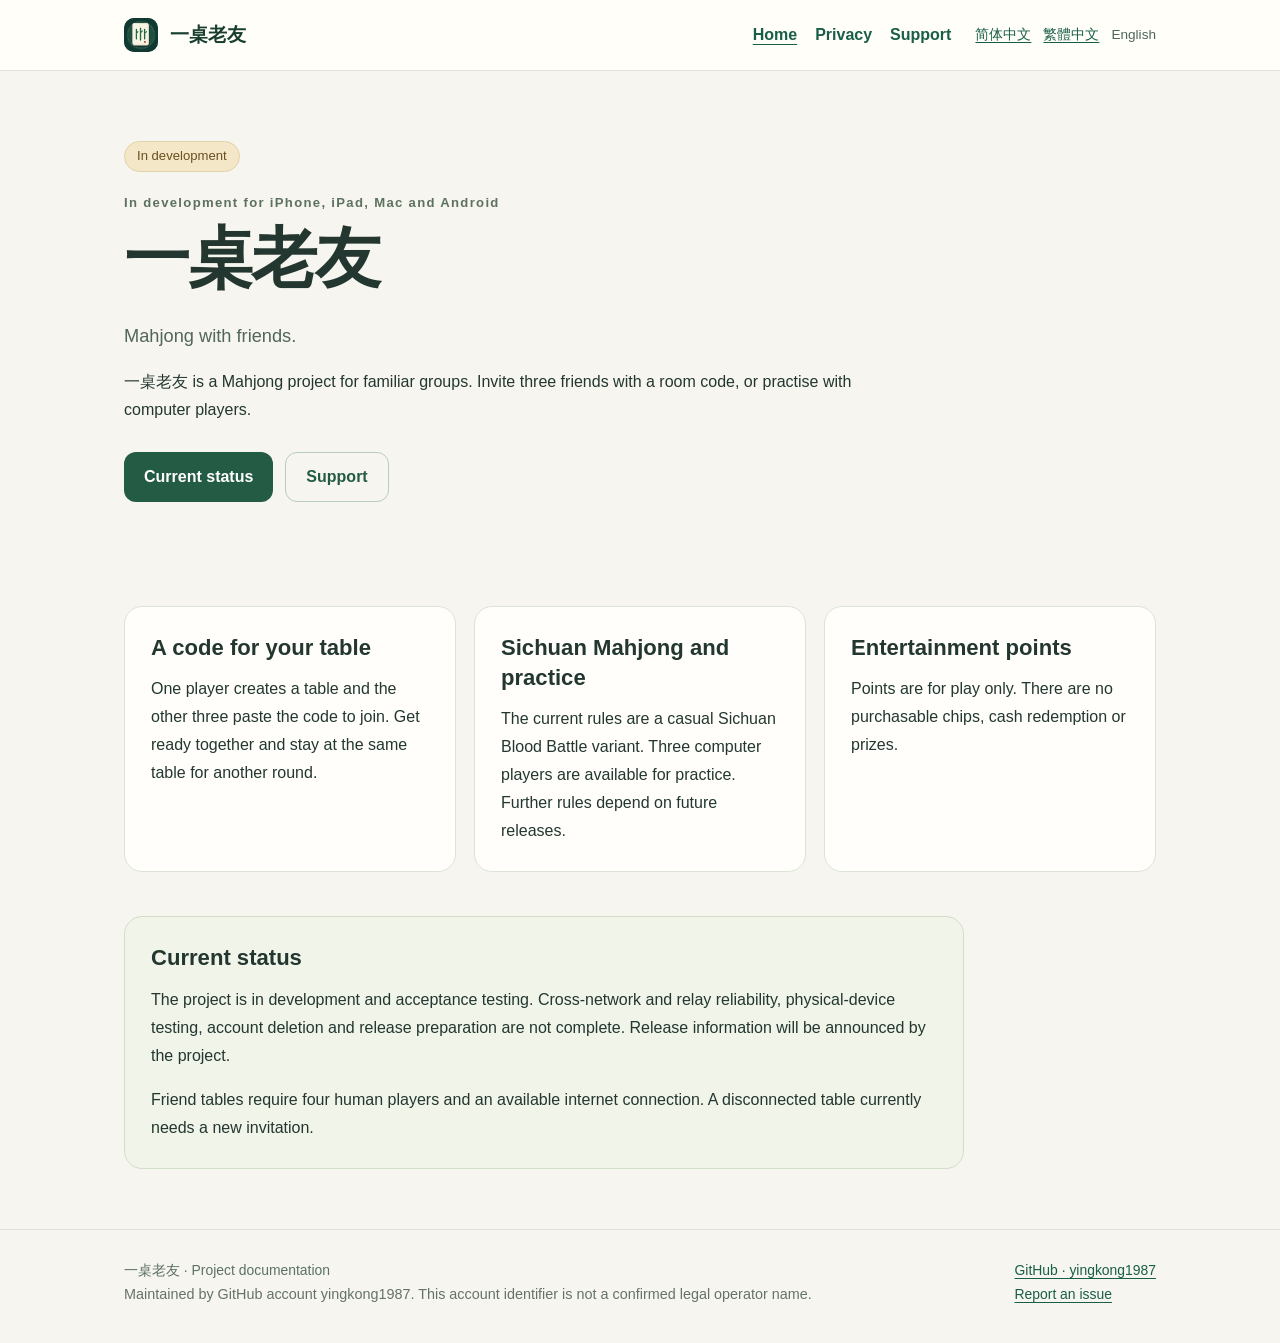
==== docs/en/index.html @ 367419c1 "建立一桌老友独立文档站，准备公开支持和隐私说明 背景：熟人麻将项目已确定使用“一桌老友”，需要无需自营服务器的稳定支持与隐私页面。参考StackShot的GitHub Pages结构，新建仅包含公开静" ====
<!doctype html>
<html lang="en"><head><meta charset="utf-8"><meta name="viewport" content="width=device-width,initial-scale=1"><meta name="description" content="一桌老友 · Home"><meta name="theme-color" content="#235b44"><link rel="icon" href="../assets/app-icon.png"><title>一桌老友 · Home</title><link rel="stylesheet" href="../assets/site.css"></head><body><a class="skip" href="#main">Skip to content</a><header class="top"><div class="shell"><a class="brand" href="index.html"><img class="mark" src="../assets/app-icon.png" alt="" width="34" height="34"><span>一桌老友</span></a><nav aria-label="Home"><a href="index.html" aria-current="page">Home</a><a href="privacy/index.html">Privacy</a><a href="support/index.html">Support</a></nav><div class="langs"><a href="../index.html" lang="zh-Hans" hreflang="zh-Hans">简体中文</a><a href="../zh-Hant/index.html" lang="zh-Hant" hreflang="zh-Hant">繁體中文</a><a href="index.html" lang="en" hreflang="en" aria-current="true">English</a></div></div></header><main id="main" class="shell"><section class="hero"><span class="badge">In development</span><div class="eyebrow">In development for iPhone, iPad, Mac and Android</div><h1>一桌老友</h1><p class="lead">Mahjong with friends.</p><p>一桌老友 is a Mahjong project for familiar groups. Invite three friends with a room code, or practise with computer players.</p><div class="actions"><a class="button" href="#status">Current status</a><a class="button alt" href="support/index.html">Support</a></div></section><div class="grid"><section class="card"><h2>A code for your table</h2><p>One player creates a table and the other three paste the code to join. Get ready together and stay at the same table for another round.</p></section><section class="card"><h2>Sichuan Mahjong and practice</h2><p>The current rules are a casual Sichuan Blood Battle variant. Three computer players are available for practice. Further rules depend on future releases.</p></section><section class="card"><h2>Entertainment points</h2><p>Points are for play only. There are no purchasable chips, cash redemption or prizes.</p></section></div><section id="status" class="article notice"><h2>Current status</h2><p>The project is in development and acceptance testing. Cross-network and relay reliability, physical-device testing, account deletion and release preparation are not complete. Release information will be announced by the project.</p><p>Friend tables require four human players and an available internet connection. A disconnected table currently needs a new invitation.</p></section></main><footer><div class="shell"><p>一桌老友 · Project documentation<br><span class="fine">Maintained by GitHub account yingkong1987. This account identifier is not a confirmed legal operator name.</span></p><p><a href="https://github.com/yingkong1987">GitHub · yingkong1987</a><br><a href="https://github.com/yingkong1987/laoyou-docs/issues">Report an issue</a></p></div></footer></body></html>
---- docs/assets/site.css ----
*{box-sizing:border-box}html{scroll-behavior:smooth}body{margin:0;background:#f6f5ef;color:#233730;font-family:-apple-system,BlinkMacSystemFont,"Segoe UI","PingFang SC","Microsoft JhengHei",sans-serif;line-height:1.75}a{color:#185e48;text-underline-offset:.22em}a:hover{text-decoration-thickness:2px}a:focus-visible,button:focus-visible{outline:3px solid #b98026;outline-offset:4px}.skip{position:absolute;left:-9999px}.skip:focus{left:1rem;top:1rem;z-index:9;background:white;padding:.6rem}.shell{max-width:1080px;margin:auto;padding:0 24px}.top{border-bottom:1px solid #dfe4da;background:#fffef9}.top .shell{display:flex;align-items:center;gap:24px;flex-wrap:wrap;padding-top:18px;padding-bottom:18px}.brand{display:flex;align-items:center;gap:12px;text-decoration:none;color:#183e30;font-size:1.2rem;font-weight:700}.mark{width:34px;height:34px;border-radius:10px;background:#255641;box-shadow:inset 0 0 0 8px #255641,inset 0 0 0 10px #efe9d7}nav{display:flex;gap:18px;flex-wrap:wrap;margin-left:auto}nav a{text-decoration:none;font-weight:550}nav a[aria-current=page]{text-decoration:underline}.langs{display:flex;gap:12px;font-size:.85rem;flex-wrap:wrap}.langs a[aria-current=true]{color:#50655c;text-decoration:none}.hero{padding:70px 0 58px;max-width:780px}.eyebrow{font-size:.82rem;letter-spacing:.1em;font-weight:650;color:#5d715f}.badge{display:inline-block;color:#6a4f1f;background:#f3e7c8;border:1px solid #e1d2a9;border-radius:99px;padding:3px 12px;font-size:.82rem;margin:0 0 20px}h1{font-size:clamp(2rem,5.5vw,4.1rem);line-height:1.15;letter-spacing:-.035em;margin:.35rem 0 1.5rem}h2{font-size:1.38rem;line-height:1.35;margin:0 0 .8rem}h3{font-size:1.05rem;margin:0 0 .5rem}p{margin:.45rem 0 1rem}.lead{font-size:1.14rem;color:#52665b;max-width:720px}.actions{display:flex;gap:12px;flex-wrap:wrap;margin:28px 0}.button{display:inline-flex;align-items:center;min-height:46px;padding:10px 20px;border-radius:12px;text-decoration:none;background:#235b44;color:white;font-weight:600}.button.alt{background:transparent;border:1px solid #b9cabe;color:#235b44}.grid{display:grid;grid-template-columns:repeat(3,minmax(0,1fr));gap:18px;margin:18px 0 44px}.card,.article{border:1px solid #dce4d8;border-radius:18px;background:#fffefb;padding:26px}.card p:last-child,.article p:last-child{margin-bottom:0}.article{max-width:840px;margin:0 0 20px}.article ul{padding-left:1.25rem}.notice{background:#f0f4e9;border-color:#d3dec8}.important{background:#faf0d9;border-color:#e5d3a8}.meta{font-size:.88rem;color:#637669}.section-title{margin:38px 0 16px}.pagehead{padding:48px 0 20px;max-width:840px}.pagehead h1{font-size:clamp(2rem,4vw,3.1rem)}footer{margin-top:60px;border-top:1px solid #dce4d8;padding:28px 0 36px;font-size:.87rem;color:#5c7165}footer .shell{display:flex;justify-content:space-between;gap:18px;flex-wrap:wrap}footer p{margin:0}main{padding-bottom:10px}.fine{font-size:.9rem;color:#657367}.two{grid-template-columns:repeat(2,minmax(0,1fr))}@media(max-width:760px){.shell{padding-left:20px;padding-right:20px}.top .shell{gap:14px}nav{margin-left:0;gap:20px}.langs{width:100%}.hero{padding-top:44px}.grid,.two{grid-template-columns:1fr;gap:14px}.card,.article{padding:22px}.grid{margin-bottom:28px}footer{margin-top:38px}}@media(prefers-reduced-motion:reduce){html{scroll-behavior:auto}}
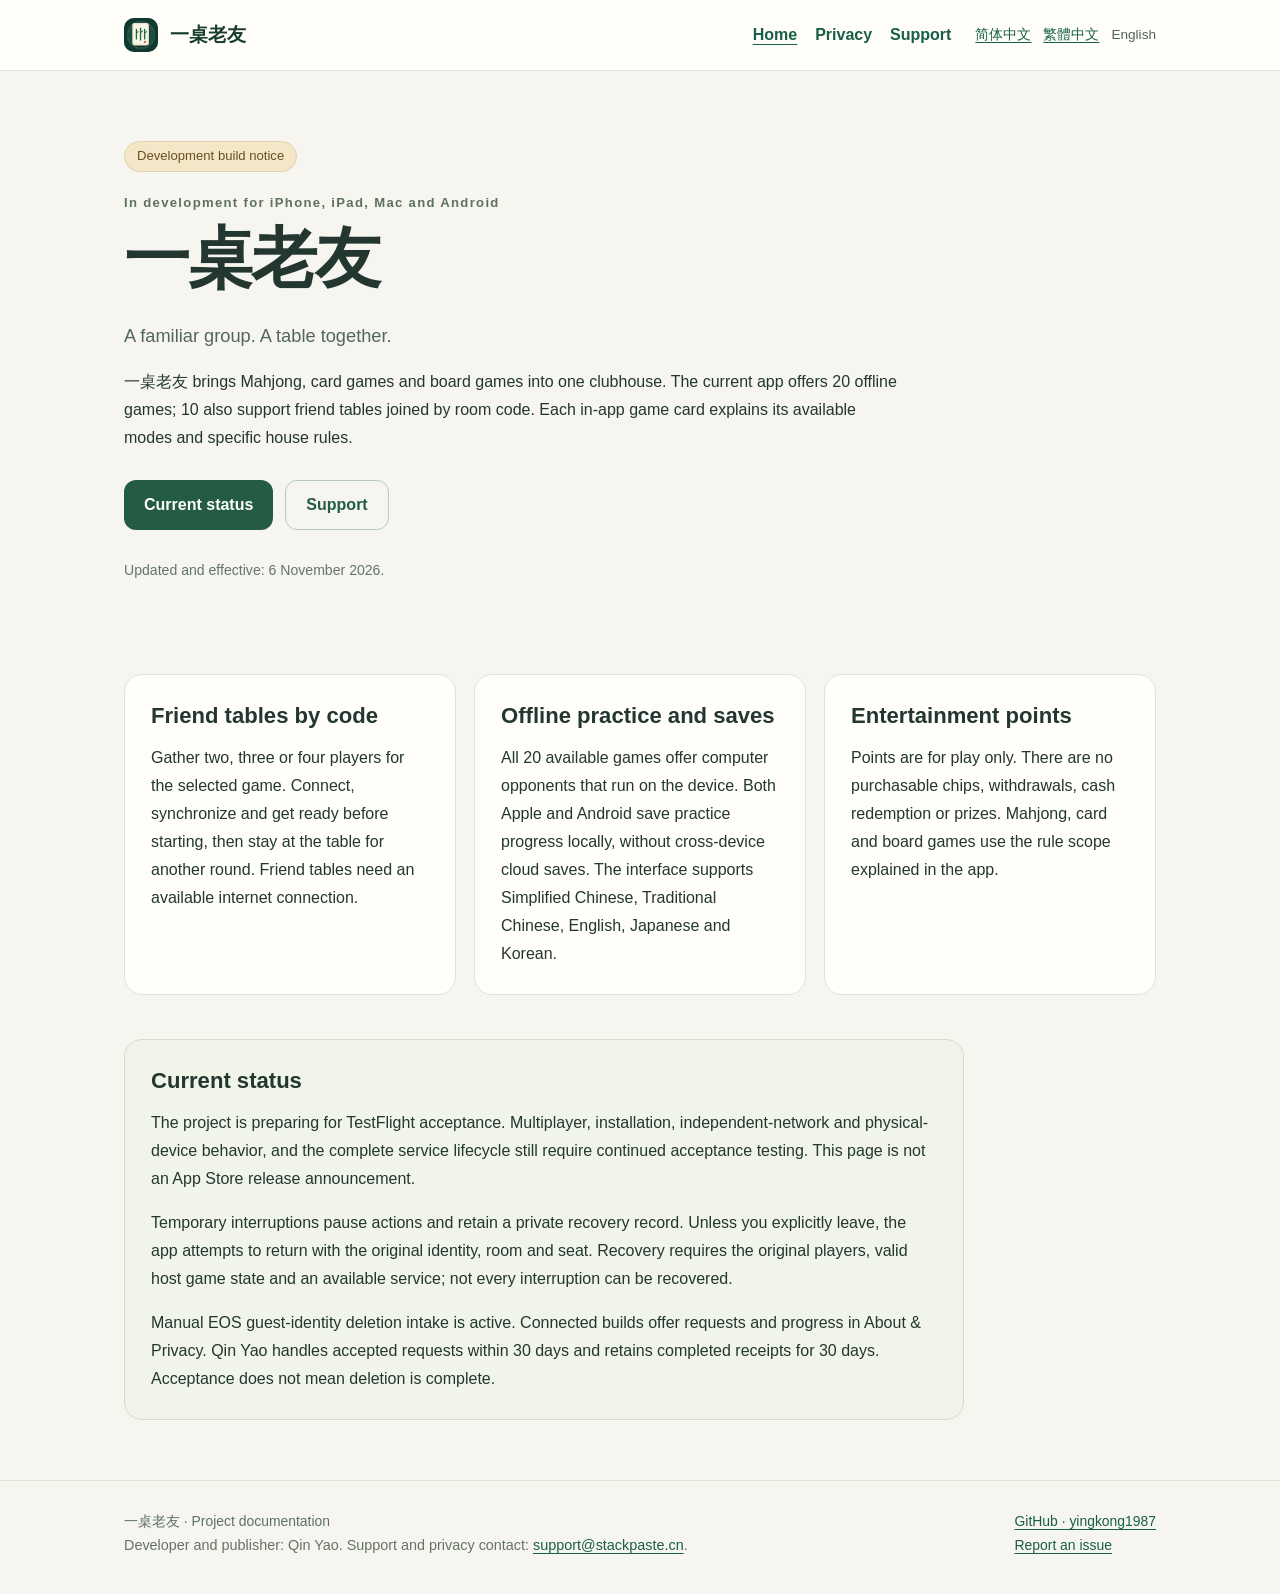
==== commit 99bfbcd0: "Update current privacy notice and manual deletion support Identify Qin Yao and the public support ad" ====
--- a/docs/en/index.html
+++ b/docs/en/index.html
@@ -1,2 +1,12 @@
 <!doctype html>
-<html lang="en"><head><meta charset="utf-8"><meta name="viewport" content="width=device-width,initial-scale=1"><meta name="description" content="一桌老友 · Home"><meta name="theme-color" content="#235b44"><link rel="icon" href="../assets/app-icon.png"><title>一桌老友 · Home</title><link rel="stylesheet" href="../assets/site.css"></head><body><a class="skip" href="#main">Skip to content</a><header class="top"><div class="shell"><a class="brand" href="index.html"><img class="mark" src="../assets/app-icon.png" alt="" width="34" height="34"><span>一桌老友</span></a><nav aria-label="Home"><a href="index.html" aria-current="page">Home</a><a href="privacy/index.html">Privacy</a><a href="support/index.html">Support</a></nav><div class="langs"><a href="../index.html" lang="zh-Hans" hreflang="zh-Hans">简体中文</a><a href="../zh-Hant/index.html" lang="zh-Hant" hreflang="zh-Hant">繁體中文</a><a href="index.html" lang="en" hreflang="en" aria-current="true">English</a></div></div></header><main id="main" class="shell"><section class="hero"><span class="badge">In development</span><div class="eyebrow">In development for iPhone, iPad, Mac and Android</div><h1>一桌老友</h1><p class="lead">Mahjong with friends.</p><p>一桌老友 is a Mahjong project for familiar groups. Invite three friends with a room code, or practise with computer players.</p><div class="actions"><a class="button" href="#status">Current status</a><a class="button alt" href="support/index.html">Support</a></div></section><div class="grid"><section class="card"><h2>A code for your table</h2><p>One player creates a table and the other three paste the code to join. Get ready together and stay at the same table for another round.</p></section><section class="card"><h2>Sichuan Mahjong and practice</h2><p>The current rules are a casual Sichuan Blood Battle variant. Three computer players are available for practice. Further rules depend on future releases.</p></section><section class="card"><h2>Entertainment points</h2><p>Points are for play only. There are no purchasable chips, cash redemption or prizes.</p></section></div><section id="status" class="article notice"><h2>Current status</h2><p>The project is in development and acceptance testing. Cross-network and relay reliability, physical-device testing, account deletion and release preparation are not complete. Release information will be announced by the project.</p><p>Friend tables require four human players and an available internet connection. A disconnected table currently needs a new invitation.</p></section></main><footer><div class="shell"><p>一桌老友 · Project documentation<br><span class="fine">Maintained by GitHub account yingkong1987. This account identifier is not a confirmed legal operator name.</span></p><p><a href="https://github.com/yingkong1987">GitHub · yingkong1987</a><br><a href="https://github.com/yingkong1987/laoyou-docs/issues">Report an issue</a></p></div></footer></body></html>
+<html lang="en" data-release-status="effective-development-notice">
+<head><meta charset="utf-8"><meta name="viewport" content="width=device-width,initial-scale=1"><meta name="description" content="一桌老友 · Home"><meta name="theme-color" content="#235b44"><link rel="icon" href="../assets/app-icon.png"><title>一桌老友 · Home</title><link rel="stylesheet" href="../assets/site.css"></head>
+<body><a class="skip" href="#main">Skip to content</a>
+<header class="top"><div class="shell"><a class="brand" href="index.html"><img class="mark" src="../assets/app-icon.png" alt="" width="34" height="34"><span>一桌老友</span></a><nav aria-label="Home"><a href="index.html" aria-current="page">Home</a><a href="privacy/index.html">Privacy</a><a href="support/index.html">Support</a></nav><div class="langs"><a href="../index.html" lang="zh-Hans" hreflang="zh-Hans">简体中文</a><a href="../zh-Hant/index.html" lang="zh-Hant" hreflang="zh-Hant">繁體中文</a><a href="index.html" lang="en" hreflang="en" aria-current="true">English</a></div></div></header>
+<main id="main" class="shell">
+<section class="hero"><span class="badge">Development build notice</span><div class="eyebrow">In development for iPhone, iPad, Mac and Android</div><h1>一桌老友</h1><p class="lead">A familiar group. A table together.</p><p>一桌老友 brings Mahjong, card games and board games into one clubhouse. The current app offers 20 offline games; 10 also support friend tables joined by room code. Each in-app game card explains its available modes and specific house rules.</p><div class="actions"><a class="button" href="#status">Current status</a><a class="button alt" href="support/index.html">Support</a></div><p class="meta">Updated and effective: 6 November 2026.</p></section>
+<div class="grid"><section class="card"><h2>Friend tables by code</h2><p>Gather two, three or four players for the selected game. Connect, synchronize and get ready before starting, then stay at the table for another round. Friend tables need an available internet connection.</p></section><section class="card"><h2>Offline practice and saves</h2><p>All 20 available games offer computer opponents that run on the device. Both Apple and Android save practice progress locally, without cross-device cloud saves. The interface supports Simplified Chinese, Traditional Chinese, English, Japanese and Korean.</p></section><section class="card"><h2>Entertainment points</h2><p>Points are for play only. There are no purchasable chips, withdrawals, cash redemption or prizes. Mahjong, card and board games use the rule scope explained in the app.</p></section></div>
+<section id="status" class="article notice"><h2>Current status</h2><p>The project is preparing for TestFlight acceptance. Multiplayer, installation, independent-network and physical-device behavior, and the complete service lifecycle still require continued acceptance testing. This page is not an App Store release announcement.</p><p>Temporary interruptions pause actions and retain a private recovery record. Unless you explicitly leave, the app attempts to return with the original identity, room and seat. Recovery requires the original players, valid host game state and an available service; not every interruption can be recovered.</p><p>Manual EOS guest-identity deletion intake is active. Connected builds offer requests and progress in About & Privacy. Qin Yao handles accepted requests within 30 days and retains completed receipts for 30 days. Acceptance does not mean deletion is complete.</p></section>
+</main>
+<footer><div class="shell"><p>一桌老友 · Project documentation<br><span class="fine">Developer and publisher: Qin Yao. Support and privacy contact: <a href="mailto:support@stackpaste.cn">support@stackpaste.cn</a>.</span></p><p><a href="https://github.com/yingkong1987">GitHub · yingkong1987</a><br><a href="https://github.com/yingkong1987/laoyou-docs/issues">Report an issue</a></p></div></footer>
+</body></html>
